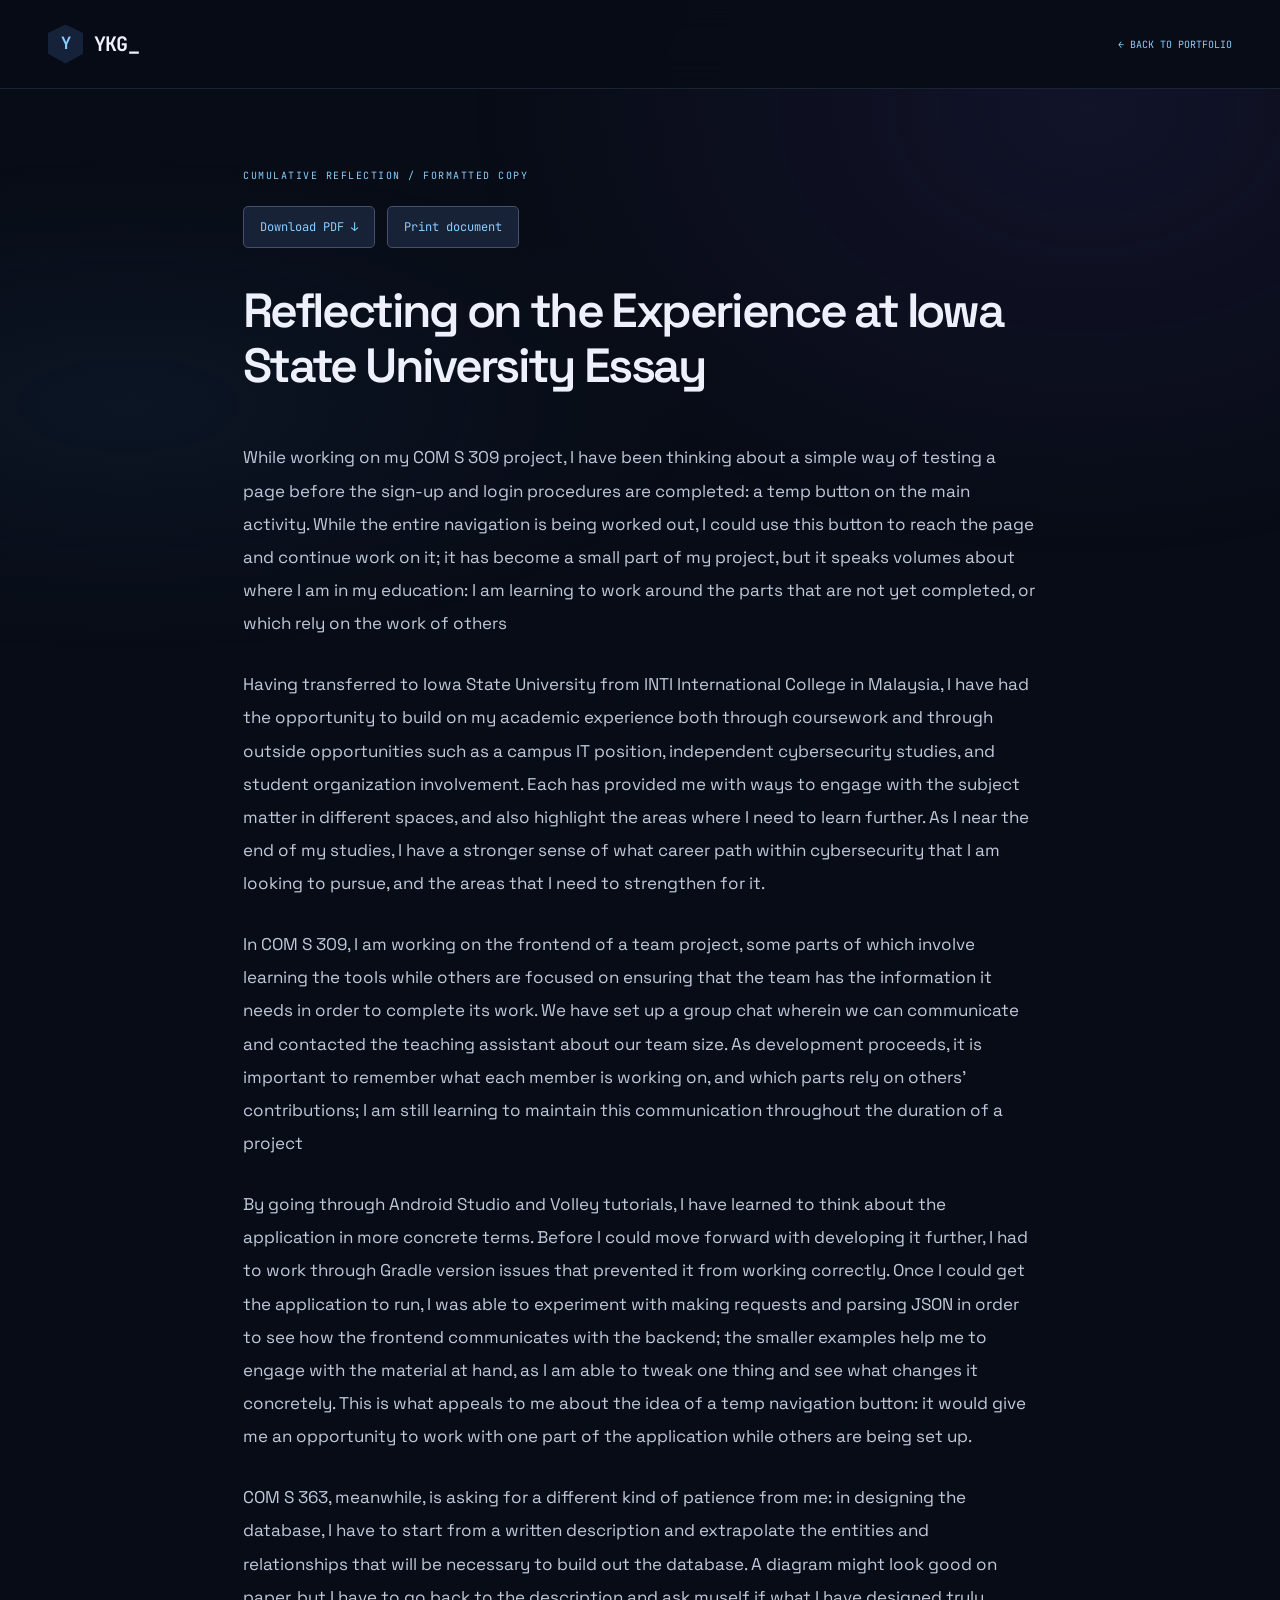
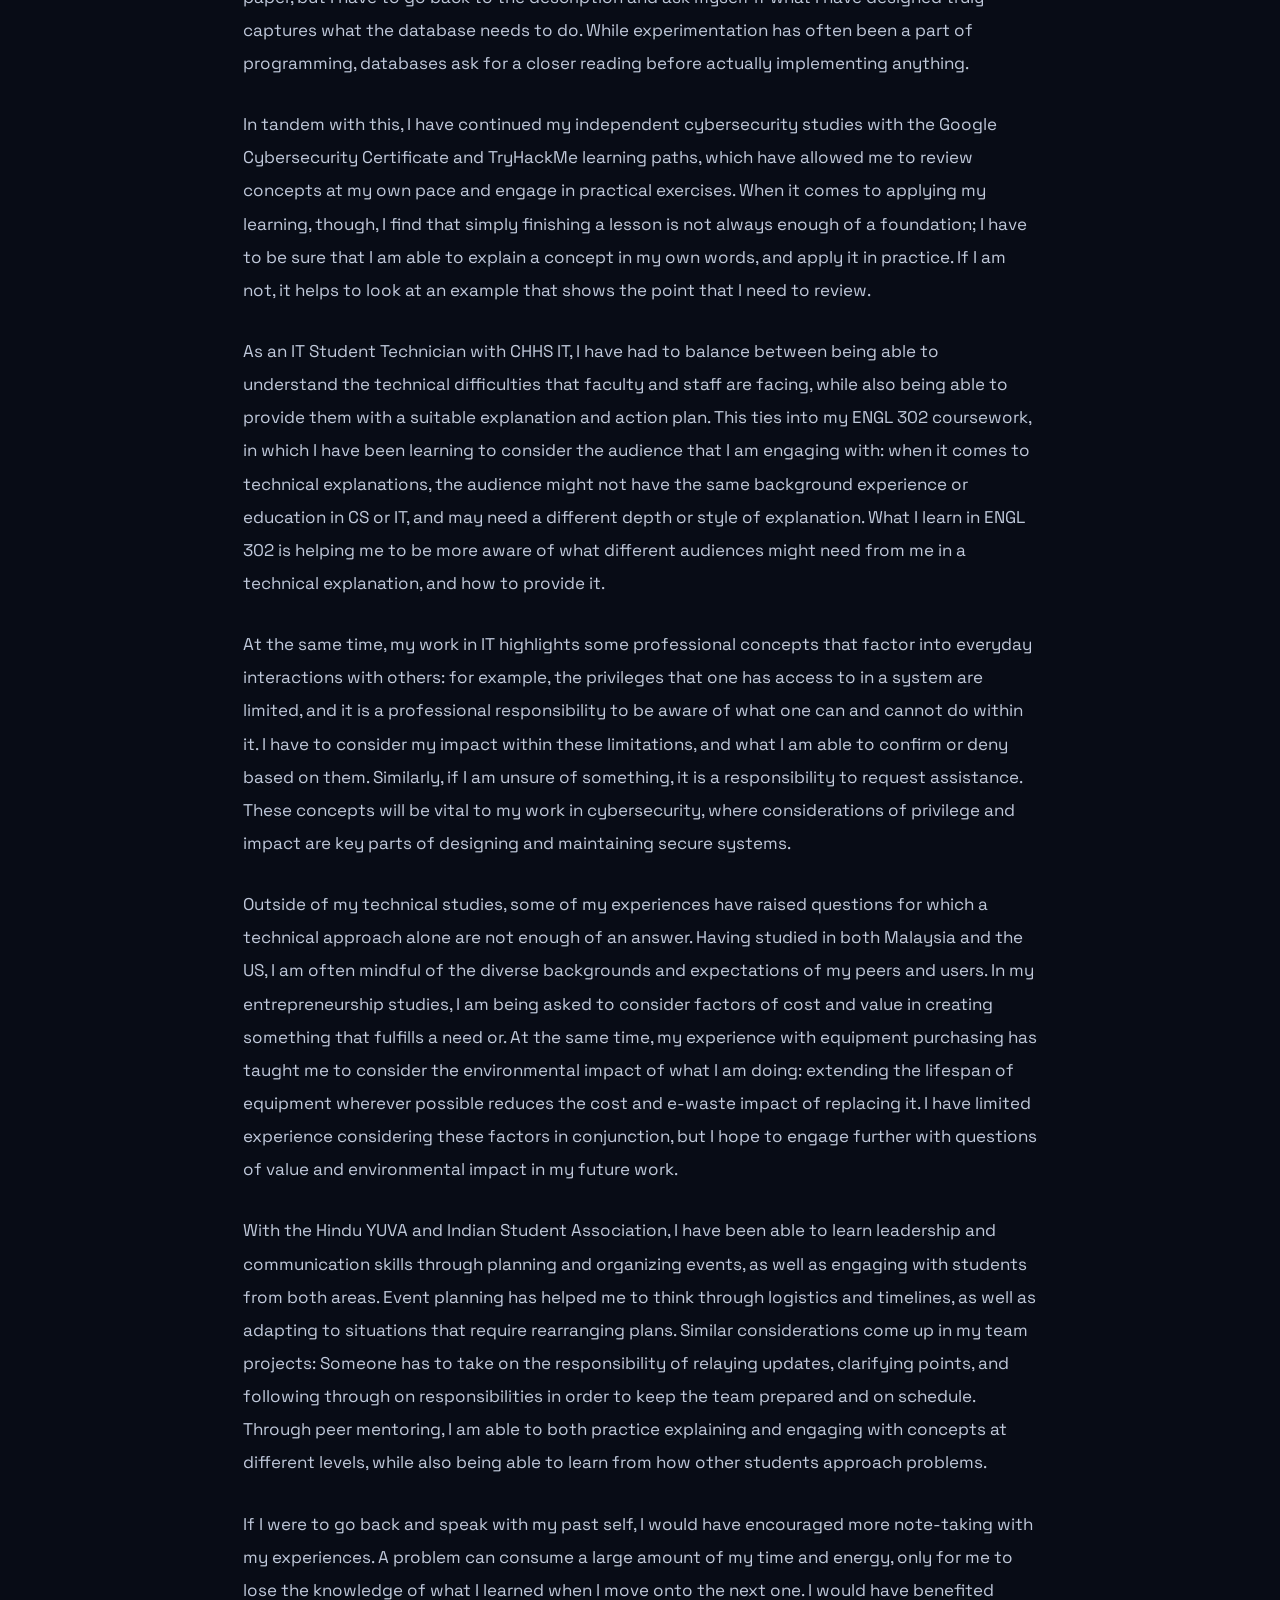
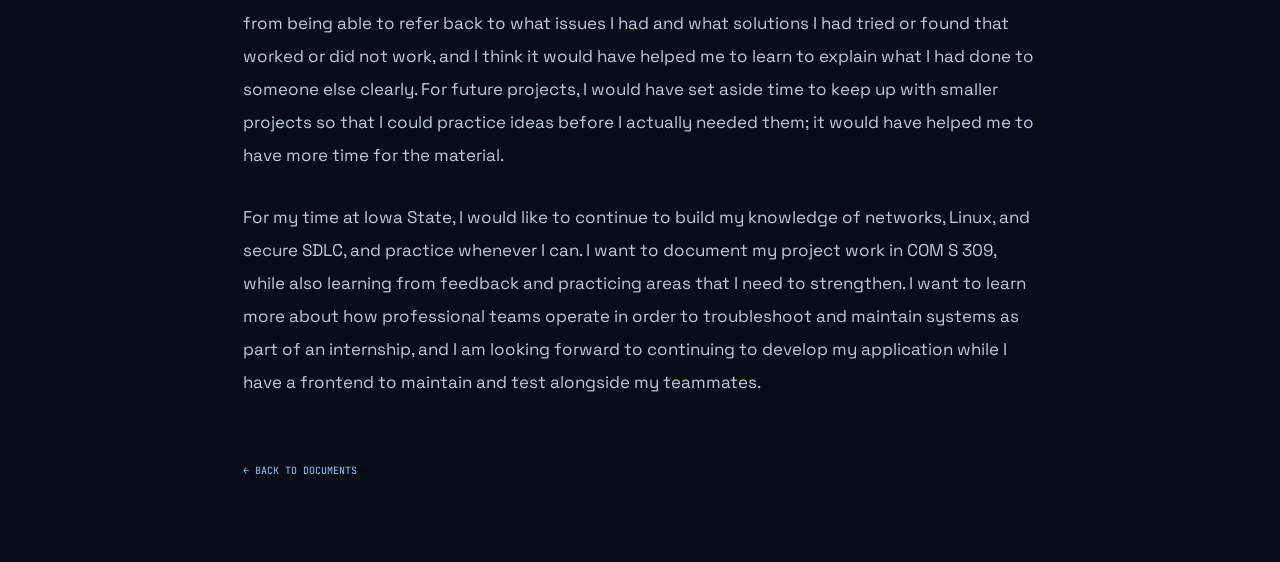
==== cumulative-reflection.html @ 4a6ba785 "Refresh portfolio and add verified course documents" ====
<!DOCTYPE html>
<html lang="en">
<head>
    <meta name="google-site-verification" content="oh5GDa7Xq1QmqfIsRD6NwvUF0JlnraE29jCxqiWtumo" />
    <meta charset="UTF-8">
    <link rel="icon" href="assets/favicon.svg" type="image/svg+xml">
    <meta name="viewport" content="width=device-width, initial-scale=1.0">
    <title>Cumulative Reflection | Yaswanth Kumar Gamidi</title>
    <link rel="preconnect" href="https://fonts.googleapis.com">
    <link rel="preconnect" href="https://fonts.gstatic.com" crossorigin>
    <link href="https://fonts.googleapis.com/css2?family=JetBrains+Mono:wght@400;500;700&family=Space+Grotesk:wght@400;500;600;700&display=swap" rel="stylesheet">
      <!-- SEO Meta Tags -->
    <meta name="author" content="Yaswanth Kumar Gamidi" />
    <link rel="stylesheet" href="assets/styles.css"><link rel="stylesheet" href="assets/documents.css">
</head>
<body class="reading-page"><a class="skip-link" href="#reflection">Skip to reflection</a><header><nav aria-label="Document navigation"><a class="logo" href="index.html"><span class="logo-mark" aria-hidden="true">Y</span>YKG_</a><a class="back-link" href="index.html#documents">← BACK TO PORTFOLIO</a></nav></header><main class="reading-main" id="reflection" tabindex="-1"><div class="section-index">CUMULATIVE REFLECTION / FORMATTED COPY</div><div class="reader-tools"><a href="assets/documents/cumulative-reflection.pdf" download>Download PDF ↓</a><button class="print-document" type="button">Print document</button></div><h1>Reflecting on the Experience at Iowa State University Essay</h1><article class="reflection-prose" aria-label="Cumulative reflection"><p>While working on my COM S 309 project, I have been thinking about a simple way of testing a page before the sign-up and login procedures are completed: a temp button on the main activity. While the entire navigation is being worked out, I could use this button to reach the page and continue work on it; it has become a small part of my project, but it speaks volumes about where I am in my education: I am learning to work around the parts that are not yet completed, or which rely on the work of others</p><p>Having transferred to Iowa State University from INTI International College in Malaysia, I have had the opportunity to build on my academic experience both through coursework and through outside opportunities such as a campus IT position, independent cybersecurity studies, and student organization involvement. Each has provided me with ways to engage with the subject matter in different spaces, and also highlight the areas where I need to learn further. As I near the end of my studies, I have a stronger sense of what career path within cybersecurity that I am looking to pursue, and the areas that I need to strengthen for it.</p><p>In COM S 309, I am working on the frontend of a team project, some parts of which involve learning the tools while others are focused on ensuring that the team has the information it needs in order to complete its work. We have set up a group chat wherein we can communicate and contacted the teaching assistant about our team size. As development proceeds, it is important to remember what each member is working on, and which parts rely on others’ contributions; I am still learning to maintain this communication throughout the duration of a project</p><p>By going through Android Studio and Volley tutorials, I have learned to think about the application in more concrete terms. Before I could move forward with developing it further, I had to work through Gradle version issues that prevented it from working correctly. Once I could get the application to run, I was able to experiment with making requests and parsing JSON in order to see how the frontend communicates with the backend; the smaller examples help me to engage with the material at hand, as I am able to tweak one thing and see what changes it concretely. This is what appeals to me about the idea of a temp navigation button: it would give me an opportunity to work with one part of the application while others are being set up.</p><p>COM S 363, meanwhile, is asking for a different kind of patience from me: in designing the database, I have to start from a written description and extrapolate the entities and relationships that will be necessary to build out the database. A diagram might look good on paper, but I have to go back to the description and ask myself if what I have designed truly captures what the database needs to do. While experimentation has often been a part of programming, databases ask for a closer reading before actually implementing anything.</p><p>In tandem with this, I have continued my independent cybersecurity studies with the Google Cybersecurity Certificate and TryHackMe learning paths, which have allowed me to review concepts at my own pace and engage in practical exercises. When it comes to applying my learning, though, I find that simply finishing a lesson is not always enough of a foundation; I have to be sure that I am able to explain a concept in my own words, and apply it in practice. If I am not, it helps to look at an example that shows the point that I need to review.</p><p>As an IT Student Technician with CHHS IT, I have had to balance between being able to understand the technical difficulties that faculty and staff are facing, while also being able to provide them with a suitable explanation and action plan. This ties into my ENGL 302 coursework, in which I have been learning to consider the audience that I am engaging with: when it comes to technical explanations, the audience might not have the same background experience or education in CS or IT, and may need a different depth or style of explanation. What I learn in ENGL 302 is helping me to be more aware of what different audiences might need from me in a technical explanation, and how to provide it.</p><p>At the same time, my work in IT highlights some professional concepts that factor into everyday interactions with others: for example, the privileges that one has access to in a system are limited, and it is a professional responsibility to be aware of what one can and cannot do within it. I have to consider my impact within these limitations, and what I am able to confirm or deny based on them. Similarly, if I am unsure of something, it is a responsibility to request assistance. These concepts will be vital to my work in cybersecurity, where considerations of privilege and impact are key parts of designing and maintaining secure systems.</p><p>Outside of my technical studies, some of my experiences have raised questions for which a technical approach alone are not enough of an answer. Having studied in both Malaysia and the US, I am often mindful of the diverse backgrounds and expectations of my peers and users. In my entrepreneurship studies, I am being asked to consider factors of cost and value in creating something that fulfills a need or. At the same time, my experience with equipment purchasing has taught me to consider the environmental impact of what I am doing: extending the lifespan of equipment wherever possible reduces the cost and e-waste impact of replacing it. I have limited experience considering these factors in conjunction, but I hope to engage further with questions of value and environmental impact in my future work.</p><p>With the Hindu YUVA and Indian Student Association, I have been able to learn leadership and communication skills through planning and organizing events, as well as engaging with students from both areas. Event planning has helped me to think through logistics and timelines, as well as adapting to situations that require rearranging plans. Similar considerations come up in my team projects: Someone has to take on the responsibility of relaying updates, clarifying points, and following through on responsibilities in order to keep the team prepared and on schedule. Through peer mentoring, I am able to both practice explaining and engaging with concepts at different levels, while also being able to learn from how other students approach problems.</p><p>If I were to go back and speak with my past self, I would have encouraged more note-taking with my experiences. A problem can consume a large amount of my time and energy, only for me to lose the knowledge of what I learned when I move onto the next one. I would have benefited from being able to refer back to what issues I had and what solutions I had tried or found that worked or did not work, and I think it would have helped me to learn to explain what I had done to someone else clearly. For future projects, I would have set aside time to keep up with smaller projects so that I could practice ideas before I actually needed them; it would have helped me to have more time for the material.</p><p>For my time at Iowa State, I would like to continue to build my knowledge of networks, Linux, and secure SDLC, and practice whenever I can. I want to document my project work in COM S 309, while also learning from feedback and practicing areas that I need to strengthen. I want to learn more about how professional teams operate in order to troubleshoot and maintain systems as part of an internship, and I am looking forward to continuing to develop my application while I have a frontend to maintain and test alongside my teammates.</p></article><a class="back-link reading-back" href="index.html#documents">← BACK TO DOCUMENTS</a></main><script src="assets/site.js" defer></script></body></html>
---- assets/styles.css ----
:root {
  color-scheme: dark;
  --bg: #080c16;
  --surface: #101622;
  --line: #253046;
  --text: #eef1fc;
  --muted: #a7b2c8;
  --blue: #89ceff;
  --violet: #b2a0ff;
  --gold: #f0cd89;
  --mono: 'JetBrains Mono', ui-monospace, Consolas, monospace;
}
* { box-sizing: border-box; }
html { scroll-behavior: smooth; scroll-padding-top: 110px; }
body { margin: 0; background: var(--bg); color: var(--text); font-family: 'Space Grotesk', system-ui, sans-serif; line-height: 1.6; }
body::before { content: ''; position: fixed; inset: 0; z-index: -1; pointer-events: none; background: radial-gradient(ellipse at 85% 12%, #26225155, transparent 40%), radial-gradient(ellipse at 10% 45%, #142a4450, transparent 35%); }
::selection { color: #fff; background: #4c479c; }
a { color: inherit; text-decoration: none; }
button { font: inherit; }
a:focus-visible, button:focus-visible { outline: 2px solid var(--blue); outline-offset: 6px; border-radius: 4px; }
.skip-link { position: fixed; top: 12px; left: 16px; padding: 12px 18px; background: #eef1fc; color: var(--bg); z-index: 100; transform: translateY(-160%); }
.skip-link:focus { transform: translateY(0); }
header { position: sticky; top: 0; z-index: 20; background: #080c16ed; border-bottom: 1px solid #253046aa; backdrop-filter: blur(16px); }
nav { max-width: 1320px; margin: auto; min-height: 88px; padding: 0 48px; display: flex; align-items: center; justify-content: space-between; gap: 24px; }
.logo, .footer-logo { display: inline-flex; align-items: center; gap: 11px; font-family: var(--mono); font-size: 20px; font-weight: 700; letter-spacing: -.04em; }
.logo-mark { display: grid; place-items: center; width: 35px; height: 39px; font-size: 17px; color: var(--blue); background: #15223a; clip-path: polygon(50% 0, 100% 22%, 100% 75%, 50% 100%, 0 75%, 0 22%); }
.nav-links { display: flex; gap: 29px; align-items: center; list-style: none; margin: 0; padding: 0; }
.nav-links a { font: 11px var(--mono); letter-spacing: .07em; color: var(--muted); padding: 13px 0; position: relative; transition: color .2s; }
.nav-links a:hover, .nav-links a[aria-current] { color: var(--blue); }
.nav-links a[aria-current]::after { content: ''; position: absolute; bottom: 4px; left: 0; width: 14px; height: 2px; background: var(--blue); }
.menu-toggle { display: none; border: 1px solid var(--line); color: var(--text); background: var(--surface); border-radius: 5px; padding: 10px 15px; font: 12px var(--mono); }
main > section { max-width: 1320px; padding: 100px 48px; margin: auto; }
.hero { min-height: min(790px, calc(100svh - 88px)); display: grid; grid-template-columns: 1.2fr 1fr; gap: 18px; align-items: center; position: relative; padding-top: 64px; padding-bottom: 110px; }
.hero-content { position: relative; z-index: 2; }
.eyebrow { font: 11px var(--mono); color: var(--muted); letter-spacing: .22em; margin-bottom: 40px; display: flex; align-items: center; gap: 13px; }
.eyebrow::before { content: ''; width: 27px; height: 1px; background: var(--violet); }
.terminal-prefix { font: 12px var(--mono); color: var(--blue); margin-bottom: 20px; display: flex; align-items: center; gap: 9px; }
.terminal-dot { width: 5px; height: 5px; background: var(--blue); border-radius: 50%; box-shadow: 0 0 10px #89ceff90; }
h1 { font-size: clamp(42px, 4.9vw, 70px); line-height: 1.06; font-weight: 600; letter-spacing: -.055em; margin: 0 0 26px; }
.hero h1 { max-width: 650px; }
.tagline { max-width: 500px; font-size: 15px; color: var(--muted); line-height: 1.8; margin-bottom: 32px; }
.cta-buttons { display: flex; flex-wrap: wrap; gap: 12px; }
.btn { display: inline-flex; align-items: center; gap: 14px; padding: 15px 22px; background: #bddfff; color: #0b1525; border-radius: 5px; font: 11px var(--mono); font-weight: 700; letter-spacing: .04em; border: 1px solid #bddfff; transition: background .2s, transform .2s; }
.btn::after { content: '↗'; font-size: 18px; }
.btn:hover { background: #d7ebff; transform: translateY(-2px); }
.btn-secondary { background: #ffffff03; color: var(--text); border-color: #3a465d; }
.btn-secondary:hover { background: #202a3d; }
.hero-scroll { position: absolute; left: 48px; bottom: 34px; color: var(--muted); display: flex; align-items: center; gap: 14px; font: 10px var(--mono); letter-spacing: .12em; }
.hero-scroll span { width: 30px; height: 30px; border-radius: 50%; border: 1px solid var(--line); display: grid; place-items: center; color: var(--blue); font-size: 17px; }
.hero-art { position: relative; height: 460px; width: 100%; min-width: 0; display: grid; place-items: center; }
.hero-visual { position: relative; height: 460px; min-width: 0; }
.hero-visual.has-portrait .hero-art { height: 100%; width: 100%; transform: none; margin: 0; }
.has-portrait .shield { display: none; }
.portrait-frame { position: absolute; left: 50%; top: 50%; transform: translate(-50%, -50%); width: 220px; height: 264px; border-radius: 24px; border: 1px solid #8d9ad880; padding: 5px; background: #141d31; box-shadow: 0 15px 45px #03081466, 0 0 36px #8b84e517; z-index: 3; overflow: hidden; }
.portrait-photo { display: block; width: 100%; height: 100%; object-fit: cover; object-position: 50% 35%; border-radius: 19px; }
.art-grid { position: absolute; inset: 0; background: linear-gradient(#7897cc0c 1px, transparent 1px), linear-gradient(90deg, #7897cc0c 1px, transparent 1px); background-size: 28px 28px; mask-image: radial-gradient(ellipse, #000, transparent 70%); }
.orbit { position: absolute; border-radius: 50%; border: 1px solid #57679b35; }
.orbit-outer { width: 430px; height: 430px; border-style: dashed; animation: orbit 100s linear infinite; }
.orbit-middle { width: 355px; height: 355px; border-color: #7375cc50; box-shadow: inset 0 0 55px #6775e00a; }
.orbit-inner { width: 290px; height: 290px; border-color: #8b81df33; }
.core-halo { position: absolute; width: 230px; height: 230px; border-radius: 50%; background: #7982e51a; box-shadow: 0 0 90px 55px #737aec13; }
.shield { width: 205px; height: 245px; z-index: 1; filter: drop-shadow(0 0 24px #9e9aff16); animation: float 7s ease-in-out infinite; }
.orbital-axis { position: absolute; width: 430px; height: 1px; background: linear-gradient(90deg, transparent, #7992c434, transparent); }
.axis-one { transform: rotate(34deg); }.axis-two { transform: rotate(-34deg); }
.art-coordinate { position: absolute; font: 9px var(--mono); letter-spacing: .14em; color: #a9b4d0; background: #0b1020; padding: 8px 10px; border: 1px solid #34436190; border-radius: 3px; z-index: 2; }
.coordinate-top { top: 35px; left: 12%; }.coordinate-bottom { bottom: 39px; right: 2%; }
.orbital-node { width: 7px; height: 7px; border-radius: 50%; background: #ac9eff; position: absolute; box-shadow: 0 0 12px #ac9eff70; }
.node-one { top: 82px; right: 20%; }.node-two { bottom: 97px; left: 16%; background: var(--blue); }
@keyframes orbit { to { transform: rotate(360deg); } }
@keyframes float { 50% { transform: translateY(-10px); } }
#about { border-top: 1px solid var(--line); display: grid; grid-template-columns: .8fr 1.4fr; gap: 70px; }
.section-index { display: block; font: 10px var(--mono); color: var(--blue); letter-spacing: .15em; margin-bottom: 16px; }
.section-title { font-size: clamp(27px, 3.1vw, 40px); letter-spacing: -.045em; font-weight: 500; line-height: 1.2; margin: 0; }
#about .section-title { font-size: 38px; }
#about .about-content > p { color: var(--muted); font-size: 17px; line-height: 1.95; margin: 0; }
#about p span { color: var(--text); }
.career-objective { margin-top: 35px; border-left: 2px solid #a699e8; padding: 2px 0 2px 25px; }
.career-objective h3 { font: 10px var(--mono); color: var(--violet); letter-spacing: .13em; margin: 0 0 14px; }
.career-objective p { margin: 0 0 12px; font-size: 15px; line-height: 1.9; color: #c9cde0; }.career-objective p:last-child { margin: 0; }
.skills-grid { display: grid; grid-template-columns: repeat(4, 1fr); gap: 16px; margin-top: 42px; }
.skill-card { border: 1px solid var(--line); background: linear-gradient(140deg, #151e30a0, #0d1421); border-radius: 8px; padding: 28px 22px; position: relative; transition: border-color .2s; }
.skill-card::before { content: ''; display: block; width: 22px; height: 2px; background: var(--violet); margin-bottom: 25px; }
.skill-card:hover { border-color: #6675a5; }
.skill-card h3 { color: var(--text); font: 12px var(--mono); margin: 0 0 22px; }
.skill-card ul { list-style: none; padding: 0; margin: 0; }
.skill-card li { color: var(--muted); font-size: 13px; padding: 7px 0; border-bottom: 1px solid #25304655; line-height: 1.6; }
.skill-card li:last-child { border: 0; }
#skills { padding-top: 48px; }
#projects { border-top: 1px solid var(--line); }
.senior-design-card { margin-top: 40px; border: 1px solid #655d954f; background: radial-gradient(ellipse at 100% 0, #62538a24, transparent 65%), #101625; border-radius: 8px; padding: 36px; }
.senior-design-heading { display: flex; justify-content: space-between; gap: 18px; align-items: center; margin-bottom: 24px; font: 10px var(--mono); letter-spacing: .06em; }
.senior-status { color: var(--violet); border: 1px solid #8171bd60; background: #211d38; padding: 7px 10px; border-radius: 3px; }.senior-team { color: var(--muted); }
.senior-design-card > h3 { margin: 0 0 25px; font-size: 30px; font-weight: 500; line-height: 1.25; letter-spacing: -.03em; max-width: 700px; }
.senior-design-content { display: grid; grid-template-columns: 1.5fr 1fr; gap: 60px; }.senior-design-content p { margin: 0 0 17px; color: var(--muted); font-size: 14px; line-height: 1.85; }.senior-design-content p:last-child { margin-bottom: 0; }
.senior-contribution { border-left: 1px solid #43405f; padding-left: 28px; }.senior-label { margin: 0 0 12px; font: 10px var(--mono); color: var(--violet); letter-spacing: .1em; }.senior-contribution .project-link { display: inline-block; margin: 12px 0 0; }
#experience { padding-top: 25px; }
.experience-card { margin-top: 38px; padding: 32px; display: grid; grid-template-columns: 1fr 1.5fr; gap: 45px; border: 1px solid var(--line); background: #111824; border-radius: 8px; }
.experience-date { color: var(--violet); font: 10px var(--mono); }
.experience-role h3 { margin: 16px 0 8px; font-size: 25px; letter-spacing: -.03em; font-weight: 500; line-height: 1.3; }
.experience-role p { margin: 0; color: var(--muted); font-size: 13px; }
.experience-card ul { margin: 0; padding-left: 16px; color: var(--muted); font-size: 14px; line-height: 1.85; }
.experience-card li { padding-left: 8px; margin-bottom: 12px; }.experience-card li:last-child { margin-bottom: 0; }.experience-card li::marker { color: var(--blue); }
.achievement-card { margin: 40px 0 26px; padding: 32px 38px; border: 1px solid #8b724542; border-radius: 8px; background: linear-gradient(110deg, #28233778, #151926); position: relative; }
.achievement-card::before { content: ''; position: absolute; left: 0; top: 26px; bottom: 26px; width: 2px; background: var(--gold); }
.achievement-card h3 { margin: 0 0 12px; color: var(--gold); font-size: 21px; font-weight: 500; letter-spacing: -.02em; }
.achievement-card p { margin: 0; color: var(--muted); font-size: 14px; max-width: 950px; line-height: 1.85; }
.achievement-card strong { color: var(--text); font-weight: 500; }
.projects-grid { display: grid; grid-template-columns: repeat(3, 1fr); gap: 20px; }
.project-card { display: flex; flex-direction: column; overflow: hidden; border-radius: 8px; border: 1px solid var(--line); background: #0e1522; transition: border-color .2s, transform .2s; }
.project-card:hover { border-color: #5a6e96; transform: translateY(-4px); }
.project-visual { height: 155px; display: flex; align-items: center; justify-content: space-between; padding: 30px; background: radial-gradient(circle at 20% 50%, #344c7755, transparent 75%), linear-gradient(135deg, #121d31, #121726); border-bottom: 1px solid var(--line); position: relative; overflow: hidden; }
.project-visual svg { width: 51px; height: 51px; color: var(--blue); z-index: 1; }
.project-visual span { font: 9px var(--mono); color: #c0c8de; letter-spacing: .1em; align-self: flex-start; z-index: 1; }
.visual-lines { position: absolute; width: 220px; height: 220px; border: 1px solid #6b80b526; border-radius: 50%; right: -90px; bottom: -95px; box-shadow: 0 0 0 24px #7282b90a, 0 0 0 48px #7282b909; }
.project-card:nth-child(2) .project-visual { background: radial-gradient(circle at 20% 50%, #61538b44, transparent 75%), #15182a; }.project-card:nth-child(2) .project-visual svg { color: var(--violet); }
.project-card:nth-child(3) .project-visual { background: radial-gradient(circle at 20% 50%, #36626744, transparent 75%), #101f29; }
.project-header { padding: 28px 28px 0; }
.project-card h3 { font-size: 22px; line-height: 1.35; font-weight: 500; letter-spacing: -.025em; margin: 0 0 14px; }
.project-date { font: 10px var(--mono); color: var(--blue); }
.project-description { padding: 0 28px; color: var(--muted); font-size: 14px; line-height: 1.85; margin: 22px 0; }
.project-tech { display: flex; flex-wrap: wrap; gap: 6px; padding: 0 28px; margin-bottom: 26px; }
.tech-tag { font: 9px var(--mono); color: #c8d1e7; padding: 5px 8px; border: 1px solid #303d55; background: #192337; border-radius: 4px; }
.project-link { margin: auto 28px 28px; font: 10px var(--mono); color: var(--blue); width: fit-content; border-bottom: 1px solid #89ceff45; padding-bottom: 5px; }
.project-link:hover { color: #c6e7ff; }
#documents { padding-top: 24px; }
.document-grid { display: grid; grid-template-columns: repeat(2, 1fr); gap: 20px; margin-top: 36px; }
.document-card { padding: 30px; border: 1px solid var(--line); border-radius: 8px; background: linear-gradient(130deg, #191b32, #101824); display: block; transition: border-color .2s; }
.document-card:hover { border-color: var(--violet); }
.document-type { font: 10px var(--mono); color: var(--violet); letter-spacing: .1em; }
.document-card h3 { margin: 16px 0 35px; font-weight: 500; font-size: 25px; letter-spacing: -.03em; }
.document-action { display: flex; justify-content: space-between; font: 10px var(--mono); color: var(--blue); }.document-action span { font-size: 19px; }
#contact { border-top: 1px solid var(--line); }
.contact-grid { display: grid; grid-template-columns: 1.3fr 1.2fr .85fr .65fr; gap: 15px; margin-top: 40px; }
.contact-item { border: 1px solid var(--line); background: #111824; border-radius: 7px; padding: 24px 20px; transition: border-color .2s; min-width: 0; }
a.contact-item:hover { border-color: var(--blue); }
.contact-item h3 { margin: 0 0 20px; color: var(--muted); font: 10px var(--mono); letter-spacing: .08em; }
.contact-item p { margin: 0; font-size: 13px; overflow-wrap: anywhere; color: var(--text); }
footer { max-width: 1224px; margin: 0 auto; border-top: 1px solid var(--line); padding: 35px 0; display: flex; align-items: center; justify-content: space-between; gap: 28px; }
footer p { font: 9px var(--mono); color: var(--muted); margin: 0; max-width: 370px; line-height: 1.7; }
footer p:last-child { font-size: 8px; letter-spacing: .08em; }
.footer-logo { color: var(--blue); font-size: 17px; }.footer-logo span { margin-left: 8px; }
.scroll-indicator { position: fixed; top: 0; left: 0; height: 2px; width: 0; background: linear-gradient(90deg, var(--blue), var(--violet)); z-index: 30; }
.back-link { font: 10px var(--mono); color: var(--blue); line-height: 1.7; }
.reading-main { max-width: 890px; padding: 80px 48px; margin: auto; }.reading-main h1 { font-size: clamp(32px, 4vw, 48px); line-height: 1.15; margin: 20px 0 48px; }
.reflection-prose p { color: #c0c9db; font-size: 17px; line-height: 1.95; margin: 0 0 28px; }.reading-back { display: inline-block; margin-top: 35px; }
@media (max-width: 1100px) {
  .hero { grid-template-columns: 1.2fr .8fr; }.hero-art { transform: scale(.85); transform-origin: center; }
  .hero-visual { transform: scale(.85); transform-origin: center; }
  .skills-grid { grid-template-columns: repeat(2, 1fr); }.projects-grid { gap: 14px; }.project-header, .project-description, .project-tech { padding-left: 22px; padding-right: 22px; }.project-link { margin-left: 22px; }
  .contact-grid { grid-template-columns: repeat(2, 1fr); }footer { margin: 0 48px; }
}
@media (max-width: 800px) {
  html { scroll-padding-top: 85px; }nav { min-height: 74px; padding: 0 24px; }.nav-links { gap: 18px; }.nav-links a { font-size: 9px; }
  main > section { padding: 72px 24px; }.hero { min-height: 650px; grid-template-columns: 1fr 1fr; padding-bottom: 110px; gap: 0; }
  .hero-art { transform: scale(.68); transform-origin: center; margin-left: -15px; }.hero h1 { font-size: 43px; }.hero-scroll { left: 24px; }
  .hero-visual { transform: scale(.68); transform-origin: center; margin-left: -15px; }
  .tagline { font-size: 13px; }.btn { padding: 14px 15px; font-size: 10px; }
  #about { grid-template-columns: 1fr; gap: 25px; }#about .about-content > p { font-size: 16px; }.projects-grid { grid-template-columns: 1fr; gap: 24px; }.project-visual { height: 135px; }
  .project-card h3 { font-size: 24px; }.project-description { font-size: 15px; }.project-card { position: relative; }
  footer { margin: 0 24px; flex-wrap: wrap; }footer p:last-child { width: 100%; } .reading-main { padding: 60px 24px; }
}
@media (max-width: 600px) {
  nav { position: relative; }.logo { font-size: 18px; }.menu-toggle { display: block; }.menu-toggle span { margin-left: 12px; color: var(--blue); }
  .nav-links { display: none; position: absolute; top: 73px; left: 0; right: 0; padding: 15px 24px 24px; border-bottom: 1px solid var(--line); background: #0b1120; flex-direction: column; align-items: stretch; gap: 0; }
  .nav-links.is-open { display: flex; }.nav-links a { display: block; font-size: 12px; padding: 16px 0; }
  .hero { display: block; min-height: auto; padding-top: 48px; padding-bottom: 78px; overflow: hidden; }
  .eyebrow { margin-bottom: 30px; }.hero h1 { font-size: clamp(39px, 10.8vw, 63px); max-width: 550px; }.terminal-prefix { font-size: 11px; }
  .tagline { font-size: 13px; max-width: 360px; }.hero-art { height: 300px; width: 100%; transform: scale(.72); margin: -9px 0 -38px; }
  .hero-visual { height: 300px; width: 100%; transform: scale(.72); margin: -9px 0 -38px; }
  .hero-scroll { bottom: 24px; font-size: 9px; }main > section { padding: 58px 24px; }.section-title { font-size: 29px; }#about .section-title { font-size: 34px; }
  .skills-grid { grid-template-columns: 1fr; gap: 14px; margin-top: 30px; }.skill-card { padding: 25px; }.skill-card li { font-size: 14px; }.skill-card::before { margin-bottom: 20px; }
  .achievement-card { padding: 26px 24px; margin-top: 30px; }.achievement-card h3 { font-size: 20px; }.achievement-card p { font-size: 14px; }
  .document-grid, .contact-grid { grid-template-columns: 1fr; }.document-card { padding: 26px; }.contact-item { padding: 22px 24px; }.contact-item h4 { margin-bottom: 12px; }.contact-item p { font-size: 14px; }
  .experience-card { grid-template-columns: 1fr; gap: 25px; padding: 26px; }.contact-item h3 { margin-bottom: 12px; }
  .senior-design-card { padding: 26px 24px; }.senior-design-heading { align-items: flex-start; flex-direction: column; gap: 12px; }.senior-design-card > h3 { font-size: 25px; }.senior-design-content { grid-template-columns: 1fr; gap: 24px; }.senior-contribution { padding-left: 20px; }
  footer { padding: 28px 0; gap: 22px; }footer p { font-size: 9px; }.back-link { font-size: 9px; }.reading-main h1 { font-size: 34px; }.reflection-prose p { font-size: 16px; }
}
@media (prefers-reduced-motion: reduce) {
  html { scroll-behavior: auto; }*, *::before, *::after { animation: none !important; transition: none !important; }
}
@media print {
  header, .skip-link, .reading-back { display: none; }body { background: #fff; color: #000; }.reading-main { max-width: none; padding: 0; }.reflection-prose p, .section-index { color: #000; }
}
---- assets/documents.css ----
[hidden] { display: none !important; }
summary:focus-visible { outline: 2px solid var(--blue); outline-offset: 6px; border-radius: 4px; }
.btn::after { content: '↗'; }
.portrait-frame { margin: 0; }
.hero-contact { align-self: center; color: var(--muted); font: 10px var(--mono); padding: 12px 4px; }
.hero-contact:hover { color: var(--blue); }
.project-controls { margin: 35px 0 20px; display: flex; flex-wrap: wrap; align-items: center; justify-content: space-between; gap: 16px; }
.project-filters { display: flex; flex-wrap: wrap; gap: 9px; }
.project-filters button { background: #141c2d; border: 1px solid #384560; color: var(--muted); border-radius: 5px; padding: 12px 16px; font: 11px var(--mono); cursor: pointer; }
.project-filters button[aria-pressed="true"] { background: #292544; color: #d5caff; border-color: #8e7bbc; }
.filter-status { color: var(--muted); font: 11px var(--mono); margin: 0; }
.project-details { color: var(--muted); font-size: 13px; margin: 0 28px 25px; line-height: 1.8; }
.project-details summary { color: var(--violet); cursor: pointer; padding: 10px 0; }
.project-details p { margin: 8px 0 15px; }
.project-details a { color: var(--blue); text-decoration: underline; text-underline-offset: 4px; }
.senior-resources { margin: 25px 0 0; border-top: 1px solid #383750; padding-top: 10px; }
.senior-resources ul { margin: 8px 0 0; padding-left: 22px; }
.senior-resources li { padding: 7px 0; }
.document-actions { display: flex; flex-wrap: wrap; gap: 18px; }
.document-actions a { display: inline-flex; align-items: center; gap: 13px; font: 11px var(--mono); color: var(--blue); padding: 10px 0; border-bottom: 1px solid #89ceff45; }
.document-note { font-size: 11px; color: var(--muted); margin: 22px 0 0; }
.document-pending { background: #101521; border-style: dashed; }
.pending-status { color: var(--muted); font: 12px var(--mono); }
.reader-tools { display: flex; flex-wrap: wrap; gap: 12px; margin: 24px 0 35px; }
.reader-tools a, .reader-tools button { cursor: pointer; border: 1px solid #44516b; border-radius: 5px; background: #182237; color: var(--blue); padding: 12px 16px; font: 12px var(--mono); }
.resume-prose h1 { font-size: clamp(30px, 4vw, 42px); margin-bottom: 15px; }
.resume-prose h2 { margin: 35px 0 16px; font: 14px var(--mono); color: var(--violet); padding-bottom: 12px; border-bottom: 1px solid var(--line); }
.resume-prose p { color: #c0c9db; font-size: 15px; line-height: 1.8; margin: 8px 0; overflow-wrap: anywhere; }
.resume-row { display: flex; flex-wrap: wrap; justify-content: space-between; column-gap: 20px; }
.resume-bullet { padding-left: 20px; position: relative; }
.resume-bullet::before { content: '•'; position: absolute; left: 0; color: var(--blue); }
.ethics-prose p { color: #c0c9db; font-size: 17px; line-height: 1.95; margin: 0 0 28px; }
.ethics-prose h2 { font-size: 24px; font-weight: 500; margin-top: 48px; }
.ethics-prose .citation { padding-left: 24px; text-indent: -24px; overflow-wrap: anywhere; font-size: 15px; }
@page { size: A4; margin: 17mm; }
@page resume { size: A4; margin: 12mm; }
@media print {
  header, .skip-link, .reading-back, .reader-tools, .section-index { display: none; }
  body { background: #fff; color: #000; font-family: Arial, sans-serif; }body::before { display: none; }
  .reading-main { max-width: none; padding: 0; }
  .reflection-prose p, .ethics-prose p, .resume-prose p { color: #111; font-size: 11pt; line-height: 1.55; }
  .reading-main h1 { font-size: 22pt; margin: 0 0 22px; }.ethics-prose h2 { font-size: 16pt; }.ethics-prose .citation { font-size: 10pt; }
  .resume-prose h1 { font-size: 20pt; margin-bottom: 5px; }
  .resume-prose p { font-size: 8.7pt; line-height: 1.23; margin: 3px 0; }
  .resume-prose h2 { margin: 9px 0 5px; padding-bottom: 3px; font-size: 10pt; color: #111; border-color: #777; }
  .resume-bullet::before { color: #111; }.resume-row { flex-wrap: nowrap; }.resume-row span:last-child { white-space: nowrap; }
  .resume-page .reading-main { font-family: Arial, sans-serif; page: resume; }
}
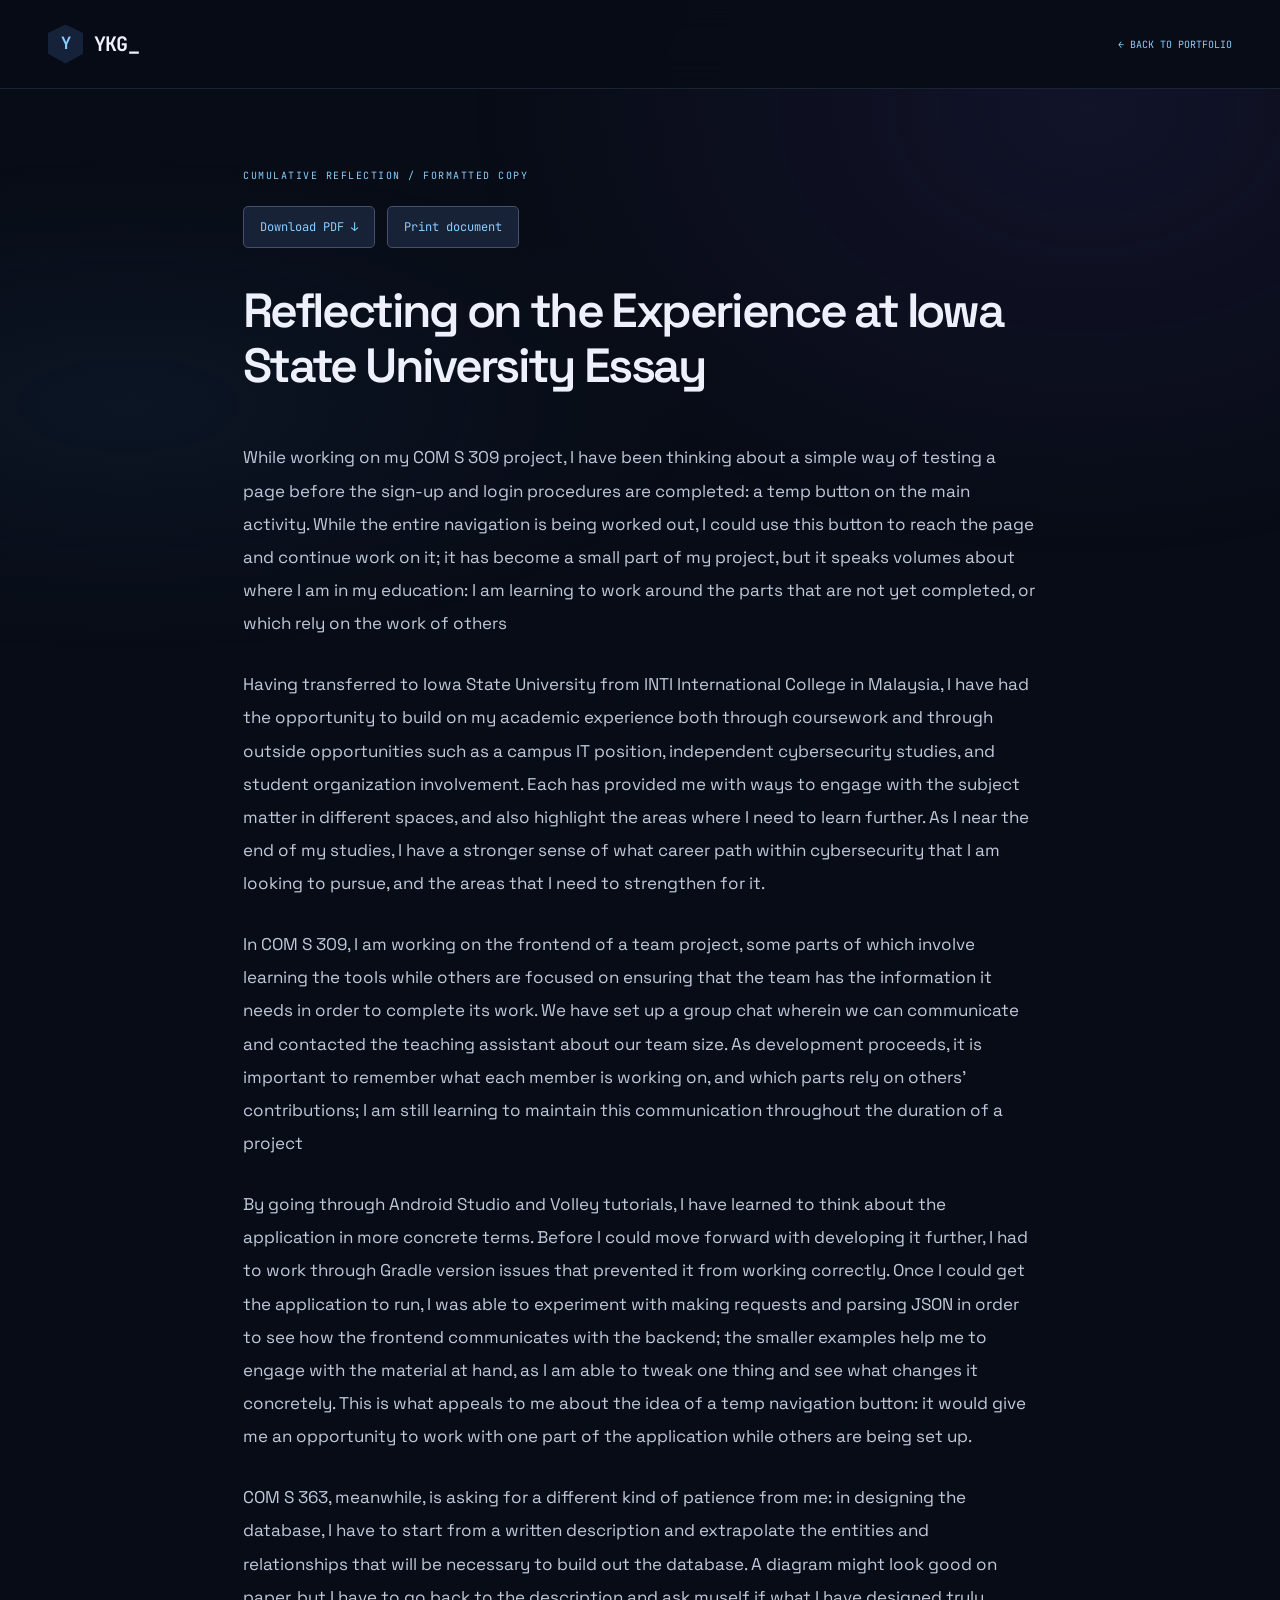
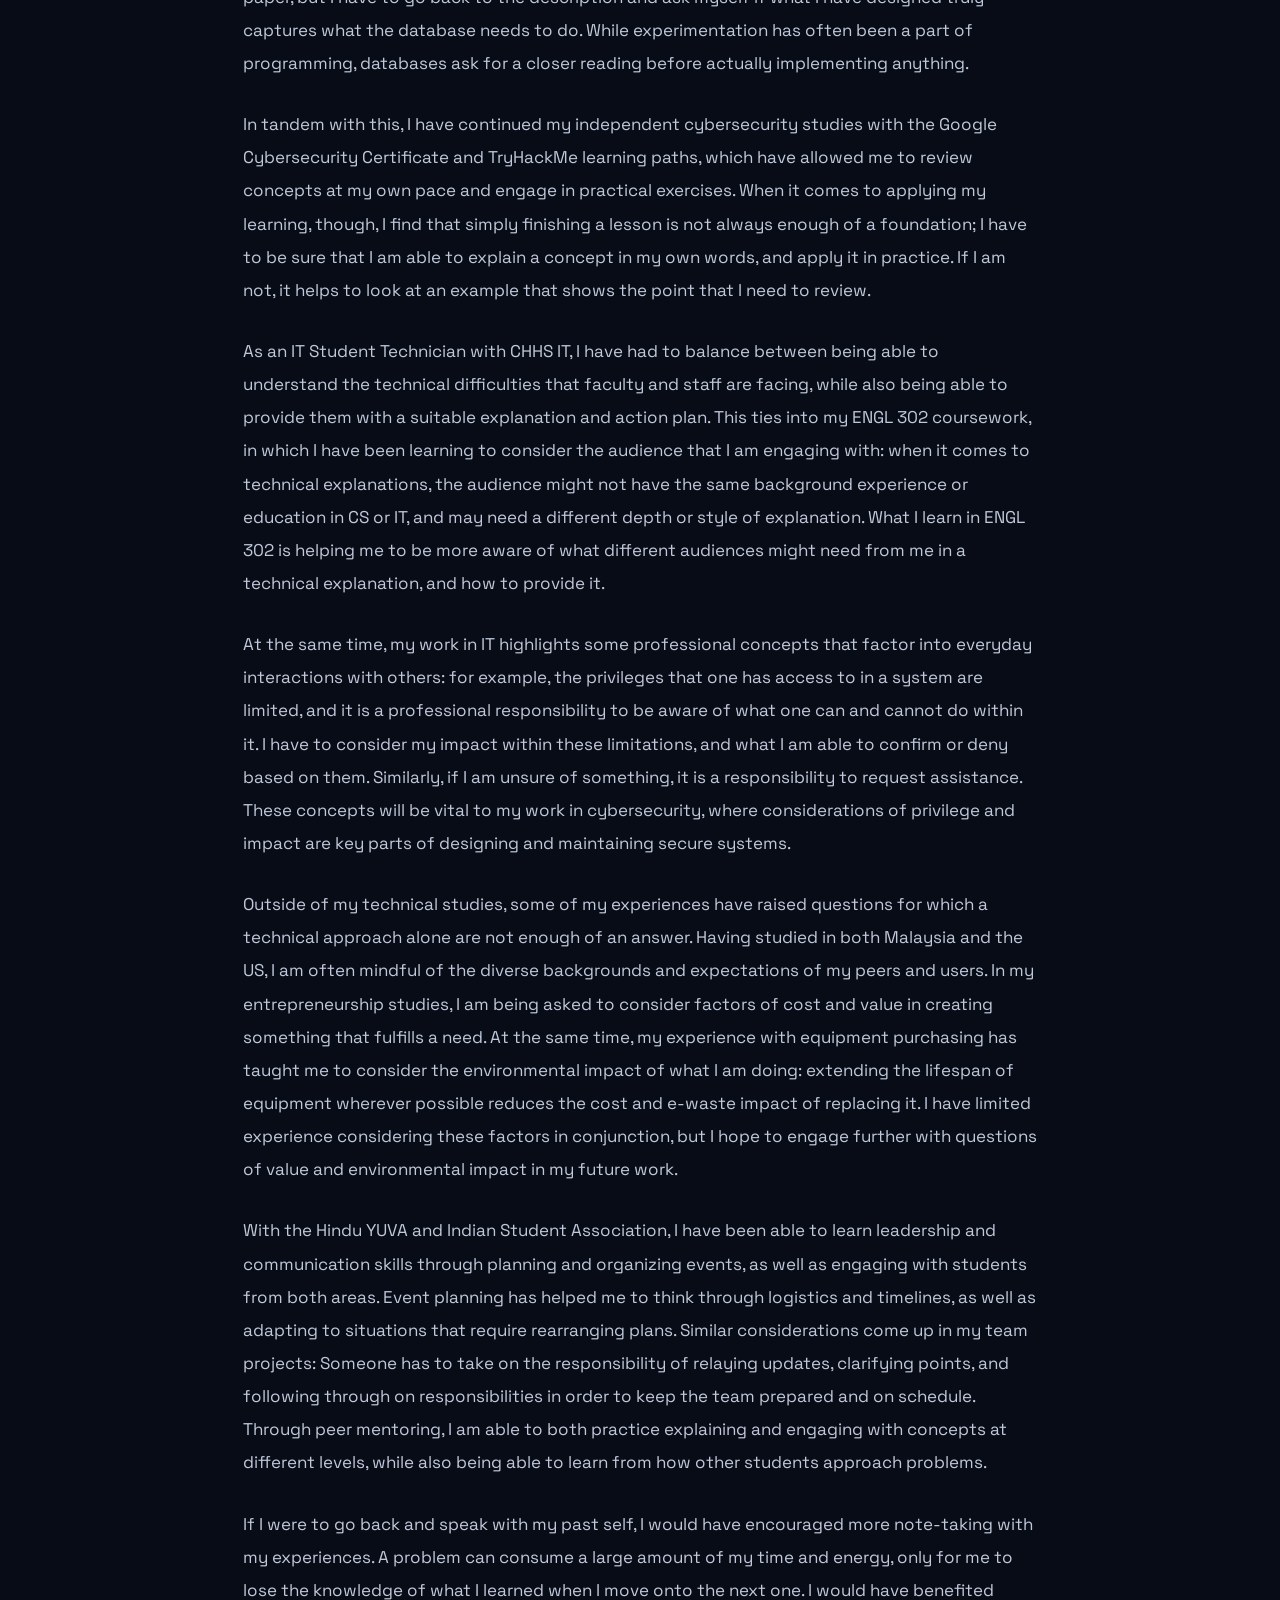
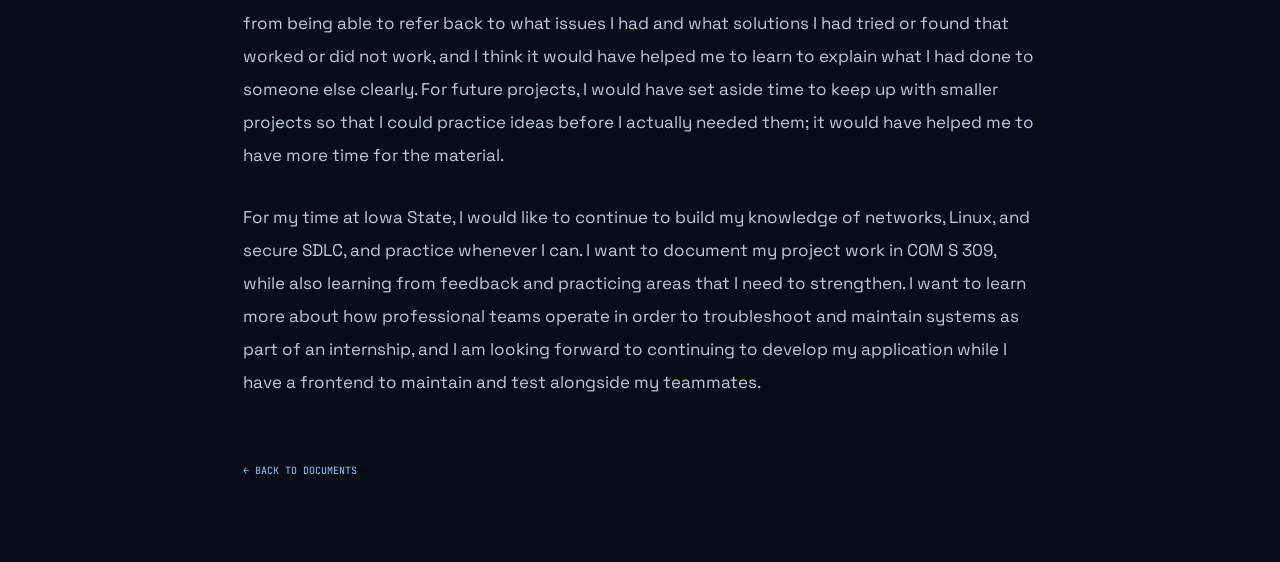
==== commit 3170c685: "Fix trailing word in cumulative reflection and PDF" ====
--- a/cumulative-reflection.html
+++ b/cumulative-reflection.html
@@ -13,4 +13,4 @@
     <meta name="author" content="Yaswanth Kumar Gamidi" />
     <link rel="stylesheet" href="assets/styles.css"><link rel="stylesheet" href="assets/documents.css">
 </head>
-<body class="reading-page"><a class="skip-link" href="#reflection">Skip to reflection</a><header><nav aria-label="Document navigation"><a class="logo" href="index.html"><span class="logo-mark" aria-hidden="true">Y</span>YKG_</a><a class="back-link" href="index.html#documents">← BACK TO PORTFOLIO</a></nav></header><main class="reading-main" id="reflection" tabindex="-1"><div class="section-index">CUMULATIVE REFLECTION / FORMATTED COPY</div><div class="reader-tools"><a href="assets/documents/cumulative-reflection.pdf" download>Download PDF ↓</a><button class="print-document" type="button">Print document</button></div><h1>Reflecting on the Experience at Iowa State University Essay</h1><article class="reflection-prose" aria-label="Cumulative reflection"><p>While working on my COM S 309 project, I have been thinking about a simple way of testing a page before the sign-up and login procedures are completed: a temp button on the main activity. While the entire navigation is being worked out, I could use this button to reach the page and continue work on it; it has become a small part of my project, but it speaks volumes about where I am in my education: I am learning to work around the parts that are not yet completed, or which rely on the work of others</p><p>Having transferred to Iowa State University from INTI International College in Malaysia, I have had the opportunity to build on my academic experience both through coursework and through outside opportunities such as a campus IT position, independent cybersecurity studies, and student organization involvement. Each has provided me with ways to engage with the subject matter in different spaces, and also highlight the areas where I need to learn further. As I near the end of my studies, I have a stronger sense of what career path within cybersecurity that I am looking to pursue, and the areas that I need to strengthen for it.</p><p>In COM S 309, I am working on the frontend of a team project, some parts of which involve learning the tools while others are focused on ensuring that the team has the information it needs in order to complete its work. We have set up a group chat wherein we can communicate and contacted the teaching assistant about our team size. As development proceeds, it is important to remember what each member is working on, and which parts rely on others’ contributions; I am still learning to maintain this communication throughout the duration of a project</p><p>By going through Android Studio and Volley tutorials, I have learned to think about the application in more concrete terms. Before I could move forward with developing it further, I had to work through Gradle version issues that prevented it from working correctly. Once I could get the application to run, I was able to experiment with making requests and parsing JSON in order to see how the frontend communicates with the backend; the smaller examples help me to engage with the material at hand, as I am able to tweak one thing and see what changes it concretely. This is what appeals to me about the idea of a temp navigation button: it would give me an opportunity to work with one part of the application while others are being set up.</p><p>COM S 363, meanwhile, is asking for a different kind of patience from me: in designing the database, I have to start from a written description and extrapolate the entities and relationships that will be necessary to build out the database. A diagram might look good on paper, but I have to go back to the description and ask myself if what I have designed truly captures what the database needs to do. While experimentation has often been a part of programming, databases ask for a closer reading before actually implementing anything.</p><p>In tandem with this, I have continued my independent cybersecurity studies with the Google Cybersecurity Certificate and TryHackMe learning paths, which have allowed me to review concepts at my own pace and engage in practical exercises. When it comes to applying my learning, though, I find that simply finishing a lesson is not always enough of a foundation; I have to be sure that I am able to explain a concept in my own words, and apply it in practice. If I am not, it helps to look at an example that shows the point that I need to review.</p><p>As an IT Student Technician with CHHS IT, I have had to balance between being able to understand the technical difficulties that faculty and staff are facing, while also being able to provide them with a suitable explanation and action plan. This ties into my ENGL 302 coursework, in which I have been learning to consider the audience that I am engaging with: when it comes to technical explanations, the audience might not have the same background experience or education in CS or IT, and may need a different depth or style of explanation. What I learn in ENGL 302 is helping me to be more aware of what different audiences might need from me in a technical explanation, and how to provide it.</p><p>At the same time, my work in IT highlights some professional concepts that factor into everyday interactions with others: for example, the privileges that one has access to in a system are limited, and it is a professional responsibility to be aware of what one can and cannot do within it. I have to consider my impact within these limitations, and what I am able to confirm or deny based on them. Similarly, if I am unsure of something, it is a responsibility to request assistance. These concepts will be vital to my work in cybersecurity, where considerations of privilege and impact are key parts of designing and maintaining secure systems.</p><p>Outside of my technical studies, some of my experiences have raised questions for which a technical approach alone are not enough of an answer. Having studied in both Malaysia and the US, I am often mindful of the diverse backgrounds and expectations of my peers and users. In my entrepreneurship studies, I am being asked to consider factors of cost and value in creating something that fulfills a need or. At the same time, my experience with equipment purchasing has taught me to consider the environmental impact of what I am doing: extending the lifespan of equipment wherever possible reduces the cost and e-waste impact of replacing it. I have limited experience considering these factors in conjunction, but I hope to engage further with questions of value and environmental impact in my future work.</p><p>With the Hindu YUVA and Indian Student Association, I have been able to learn leadership and communication skills through planning and organizing events, as well as engaging with students from both areas. Event planning has helped me to think through logistics and timelines, as well as adapting to situations that require rearranging plans. Similar considerations come up in my team projects: Someone has to take on the responsibility of relaying updates, clarifying points, and following through on responsibilities in order to keep the team prepared and on schedule. Through peer mentoring, I am able to both practice explaining and engaging with concepts at different levels, while also being able to learn from how other students approach problems.</p><p>If I were to go back and speak with my past self, I would have encouraged more note-taking with my experiences. A problem can consume a large amount of my time and energy, only for me to lose the knowledge of what I learned when I move onto the next one. I would have benefited from being able to refer back to what issues I had and what solutions I had tried or found that worked or did not work, and I think it would have helped me to learn to explain what I had done to someone else clearly. For future projects, I would have set aside time to keep up with smaller projects so that I could practice ideas before I actually needed them; it would have helped me to have more time for the material.</p><p>For my time at Iowa State, I would like to continue to build my knowledge of networks, Linux, and secure SDLC, and practice whenever I can. I want to document my project work in COM S 309, while also learning from feedback and practicing areas that I need to strengthen. I want to learn more about how professional teams operate in order to troubleshoot and maintain systems as part of an internship, and I am looking forward to continuing to develop my application while I have a frontend to maintain and test alongside my teammates.</p></article><a class="back-link reading-back" href="index.html#documents">← BACK TO DOCUMENTS</a></main><script src="assets/site.js" defer></script></body></html>
+<body class="reading-page"><a class="skip-link" href="#reflection">Skip to reflection</a><header><nav aria-label="Document navigation"><a class="logo" href="index.html"><span class="logo-mark" aria-hidden="true">Y</span>YKG_</a><a class="back-link" href="index.html#documents">← BACK TO PORTFOLIO</a></nav></header><main class="reading-main" id="reflection" tabindex="-1"><div class="section-index">CUMULATIVE REFLECTION / FORMATTED COPY</div><div class="reader-tools"><a href="assets/documents/cumulative-reflection.pdf" download>Download PDF ↓</a><button class="print-document" type="button">Print document</button></div><h1>Reflecting on the Experience at Iowa State University Essay</h1><article class="reflection-prose" aria-label="Cumulative reflection"><p>While working on my COM S 309 project, I have been thinking about a simple way of testing a page before the sign-up and login procedures are completed: a temp button on the main activity. While the entire navigation is being worked out, I could use this button to reach the page and continue work on it; it has become a small part of my project, but it speaks volumes about where I am in my education: I am learning to work around the parts that are not yet completed, or which rely on the work of others</p><p>Having transferred to Iowa State University from INTI International College in Malaysia, I have had the opportunity to build on my academic experience both through coursework and through outside opportunities such as a campus IT position, independent cybersecurity studies, and student organization involvement. Each has provided me with ways to engage with the subject matter in different spaces, and also highlight the areas where I need to learn further. As I near the end of my studies, I have a stronger sense of what career path within cybersecurity that I am looking to pursue, and the areas that I need to strengthen for it.</p><p>In COM S 309, I am working on the frontend of a team project, some parts of which involve learning the tools while others are focused on ensuring that the team has the information it needs in order to complete its work. We have set up a group chat wherein we can communicate and contacted the teaching assistant about our team size. As development proceeds, it is important to remember what each member is working on, and which parts rely on others’ contributions; I am still learning to maintain this communication throughout the duration of a project</p><p>By going through Android Studio and Volley tutorials, I have learned to think about the application in more concrete terms. Before I could move forward with developing it further, I had to work through Gradle version issues that prevented it from working correctly. Once I could get the application to run, I was able to experiment with making requests and parsing JSON in order to see how the frontend communicates with the backend; the smaller examples help me to engage with the material at hand, as I am able to tweak one thing and see what changes it concretely. This is what appeals to me about the idea of a temp navigation button: it would give me an opportunity to work with one part of the application while others are being set up.</p><p>COM S 363, meanwhile, is asking for a different kind of patience from me: in designing the database, I have to start from a written description and extrapolate the entities and relationships that will be necessary to build out the database. A diagram might look good on paper, but I have to go back to the description and ask myself if what I have designed truly captures what the database needs to do. While experimentation has often been a part of programming, databases ask for a closer reading before actually implementing anything.</p><p>In tandem with this, I have continued my independent cybersecurity studies with the Google Cybersecurity Certificate and TryHackMe learning paths, which have allowed me to review concepts at my own pace and engage in practical exercises. When it comes to applying my learning, though, I find that simply finishing a lesson is not always enough of a foundation; I have to be sure that I am able to explain a concept in my own words, and apply it in practice. If I am not, it helps to look at an example that shows the point that I need to review.</p><p>As an IT Student Technician with CHHS IT, I have had to balance between being able to understand the technical difficulties that faculty and staff are facing, while also being able to provide them with a suitable explanation and action plan. This ties into my ENGL 302 coursework, in which I have been learning to consider the audience that I am engaging with: when it comes to technical explanations, the audience might not have the same background experience or education in CS or IT, and may need a different depth or style of explanation. What I learn in ENGL 302 is helping me to be more aware of what different audiences might need from me in a technical explanation, and how to provide it.</p><p>At the same time, my work in IT highlights some professional concepts that factor into everyday interactions with others: for example, the privileges that one has access to in a system are limited, and it is a professional responsibility to be aware of what one can and cannot do within it. I have to consider my impact within these limitations, and what I am able to confirm or deny based on them. Similarly, if I am unsure of something, it is a responsibility to request assistance. These concepts will be vital to my work in cybersecurity, where considerations of privilege and impact are key parts of designing and maintaining secure systems.</p><p>Outside of my technical studies, some of my experiences have raised questions for which a technical approach alone are not enough of an answer. Having studied in both Malaysia and the US, I am often mindful of the diverse backgrounds and expectations of my peers and users. In my entrepreneurship studies, I am being asked to consider factors of cost and value in creating something that fulfills a need. At the same time, my experience with equipment purchasing has taught me to consider the environmental impact of what I am doing: extending the lifespan of equipment wherever possible reduces the cost and e-waste impact of replacing it. I have limited experience considering these factors in conjunction, but I hope to engage further with questions of value and environmental impact in my future work.</p><p>With the Hindu YUVA and Indian Student Association, I have been able to learn leadership and communication skills through planning and organizing events, as well as engaging with students from both areas. Event planning has helped me to think through logistics and timelines, as well as adapting to situations that require rearranging plans. Similar considerations come up in my team projects: Someone has to take on the responsibility of relaying updates, clarifying points, and following through on responsibilities in order to keep the team prepared and on schedule. Through peer mentoring, I am able to both practice explaining and engaging with concepts at different levels, while also being able to learn from how other students approach problems.</p><p>If I were to go back and speak with my past self, I would have encouraged more note-taking with my experiences. A problem can consume a large amount of my time and energy, only for me to lose the knowledge of what I learned when I move onto the next one. I would have benefited from being able to refer back to what issues I had and what solutions I had tried or found that worked or did not work, and I think it would have helped me to learn to explain what I had done to someone else clearly. For future projects, I would have set aside time to keep up with smaller projects so that I could practice ideas before I actually needed them; it would have helped me to have more time for the material.</p><p>For my time at Iowa State, I would like to continue to build my knowledge of networks, Linux, and secure SDLC, and practice whenever I can. I want to document my project work in COM S 309, while also learning from feedback and practicing areas that I need to strengthen. I want to learn more about how professional teams operate in order to troubleshoot and maintain systems as part of an internship, and I am looking forward to continuing to develop my application while I have a frontend to maintain and test alongside my teammates.</p></article><a class="back-link reading-back" href="index.html#documents">← BACK TO DOCUMENTS</a></main><script src="assets/site.js" defer></script></body></html>
